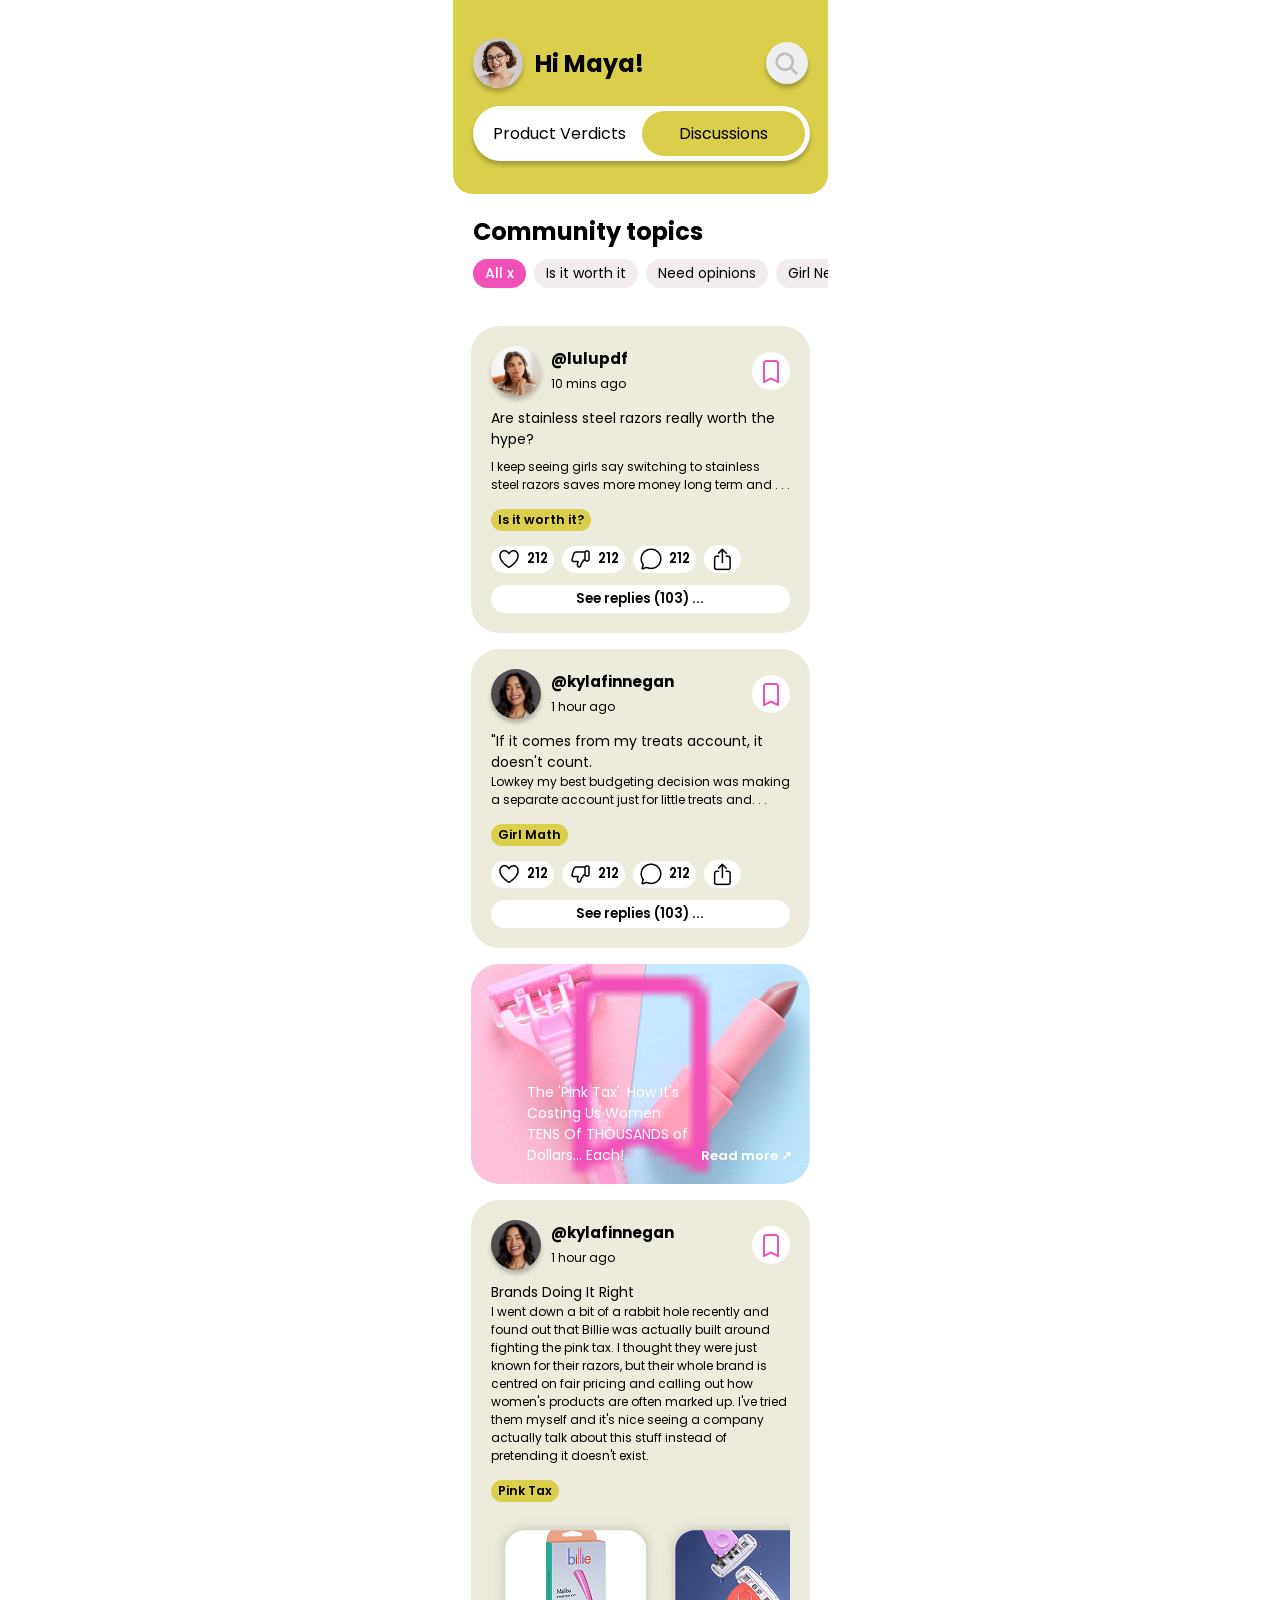
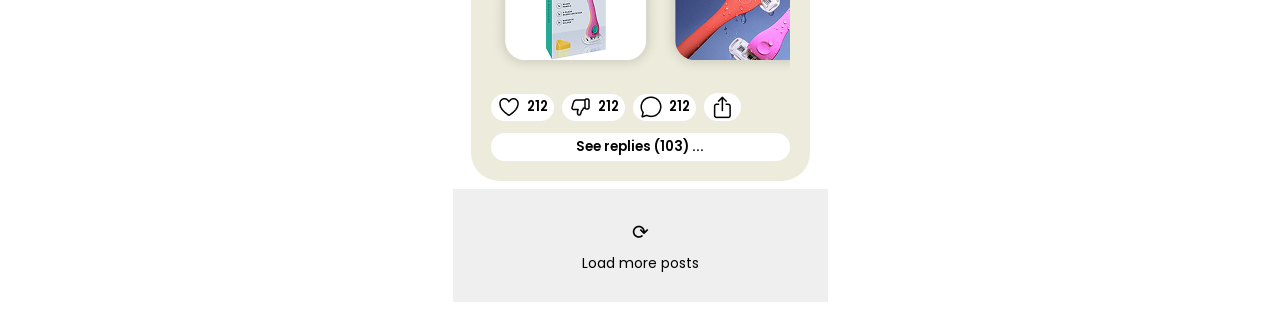
==== app-demo.html @ 050161ad "landing page placeholder content" ====
<!DOCTYPE html>
<html lang="en">
<head>
<meta charset="UTF-8" />
<meta name="viewport" content="width=device-width, initial-scale=1.0, maximum-scale=1.0, user-scalable=no" />
<title>Discussions</title>
<link rel="preconnect" href="https://fonts.googleapis.com">
    <link rel="preconnect" href="https://fonts.gstatic.com" crossorigin>
    <link href="https://fonts.googleapis.com/css2?family=Boldonse&family=Poppins:ital,wght@0,100;0,200;0,300;0,400;0,500;0,600;0,700;0,800;0,900;1,100;1,200;1,300;1,400;1,500;1,600;1,700;1,800;1,900&display=swap" rel="stylesheet">
<link rel="stylesheet" href= "css/style.css">
</head>


<body>

<div class="app">


  <header class="feed-header">
    
    <div class="welcome-row">
      <img class="user maya" src="assets/maya.jpeg" alt="Maya" />
      <h1>Hi Maya!</h1>
      <button class="search-btn" type="button"><img src="assets/icon-search.png"></button>
    </div>

    <div class="nav-pills">
      <button class="nav-pill" type="button">Product Verdicts</button>
      <button class="nav-pill nav-pill--active" type="button">Discussions</button>
    </div>

  </header>



  <main class="feed-main">
    <h1>Community topics</h1>

    <div class="chip-row">
      <button class="chip chip--active" type="button">All x </button>
      <button class="chip" type="button">Is it worth it</button>
      <button class="chip" type="button">Need opinions</button>
      <button class="chip" type="button">Girl News</button>
      <button class="chip" type="button">Red flag</button>
      <button class="chip" type="button">Regret Purchase</button>
      <button class="chip" type="button">Money talks</button>
      <button class="chip" type="button">Girl Math</button>
      <button class="chip" type="button">Pink tax alert</button>
    </div>


    
    <div class="feed">

      <!-- Post 1 -->
      <article class="post-card">
        <div class="post-card-header">
          <img class="user" src="assets/user1.jpeg"/>
          <div class="meta">
            <span class="handle">@lulupdf</span>
            <span class="time">10 mins ago</span>
          </div>
          <button class="icon-btn"><img src="assets/icon-savetolist.png" alt=""></button>
        </div>

        <h4 class="post-title">Are stainless steel razors really worth the hype?</h4>
        <p class="body-text">
          I keep seeing girls say switching to stainless steel razors saves more money long term and . . .
        </p>
        <span class="tag-pill">Is it worth it?</span>


        <div class="action-row">
          <button class="action-btn" type="button"><img src="assets/icon-heart.png">212</button>
          <button class="action-btn" type="button"><img src="assets/icon-dislike.png">212</button>
          <button class="action-btn" type="button"><img src="assets/icon-comment.png">212</button>
          <button class="action-btn share" type="button"><img src="assets/icon-share.png"></button>
        </div>

        <button class="see-replies" type="button">See replies (103) ...</button>

      </article>

      <!-- Post 2 -->
      <article class="post-card">
        <div class="post-card-header">
          <img class="user" src="assets/user2.jpeg"/>
          <div class="meta">
            <span class="handle">@kylafinnegan</span>
            <span class="time"> 1 hour ago</span>
          </div>
          <button class="icon-btn"><img src="assets/icon-savetolist.png" alt=""></button>
        </div>

          
        
        <h4>"If it comes from my treats account, it doesn't count.</h4>
        <p class="body-text">
          Lowkey my best budgeting decision was making a separate account just for little treats and. . .
        </p>
        <span class="tag-pill">Girl Math</span>

        <div class="action-row">
          <button class="action-btn" type="button"><img src="assets/icon-heart.png">212</button>
          <button class="action-btn" type="button"><img src="assets/icon-dislike.png">212</button>
          <button class="action-btn" type="button"><img src="assets/icon-comment.png">212</button>
          <button class="action-btn share" type="button"><img src="assets/icon-share.png"></button>
        </div>

        <button class="see-replies" type="button">See replies (103) ...</button>
      </article>

      <!-- Article card -->
      <article class="article-card">
        <img src="assets/pink-tax.jpg" alt="">
        <button class="icon-btn"><img src="assets/icon-savetolist.png" alt=""></button>
        <div class="article-content">
          <h4>The 'Pink Tax': How It's Costing Us Women TENS Of THOUSANDS of Dollars... Each!</h4>
          <span class="read-more">Read more ↗</span>
        </div>
      </article>

      <!-- Post 3 -->
      <article class="post-card">
        <div class="post-card-header">
          <img class="user" src="assets/user2.jpeg"/>
          <div class="meta">
            <span class="handle">@kylafinnegan</span>
            <span class="time"> 1 hour ago</span>
          </div>
          <button class="icon-btn"><img src="assets/icon-savetolist.png" alt=""></button>
        </div>
        
        <h4>Brands Doing It Right</h4>
        <p class="body-text">
          I went down a bit of a rabbit hole recently and found out that Billie was actually built around fighting the pink tax. I thought they were just known for their razors, but their whole brand is centred on fair pricing and calling out how women's products are often marked up. I've tried them myself and it's nice seeing a company actually talk about this stuff instead of pretending it doesn't exist.
        </p>
        <span class="tag-pill">Pink Tax</span>
        
        <div class="post-images">
          <img src="assets/billie (1).png" alt="" />
          <img src="assets/billie (2).png" alt="" />
          <img src="assets/billie (3).png" alt="" />
          <img src="assets/billie (4).png" alt="" />
        </div>
        <div class="action-row">
          <button class="action-btn" type="button"><img src="assets/icon-heart.png">212</button>
          <button class="action-btn" type="button"><img src="assets/icon-dislike.png">212</button>
          <button class="action-btn" type="button"><img src="assets/icon-comment.png">212</button>
          <button class="action-btn share" type="button"><img src="assets/icon-share.png"></button>
        </div>
        <button class="see-replies" type="button">See replies (103) ...</button>
      </article>

    </div>

    <button class="load-more" type="button">
      <span class="load-more-icon">⟳</span>
      <span>Load more posts</span>
    </button>
  </main>

</div>

</body>
</html>
---- css/style.css ----
:root {

  --shadow: 0 4px 4px 0 rgba(0, 0, 0, 0.25);
  --radius-lg: 28px;
  --radius-pill: 999px;
  
}

:root {
    --offblack: #0D070C;
    --green: #D9CF4A;
    --pink: #F250B9; 
    --lighterpink: #F277A4; 
    --graypink: #F2EBF0;
    --graygreen: #EDECDC;
    --white: #ffffff; 
}

* { 
  box-sizing: border-box; 
  font-family: "Poppins", sans-serif;
  font-weight: 400;
  font-style: normal;
}

body {
  margin: 0;
  font-family: var(--font-body);
  background-color: var(--white);
  color: var(--ink);
 
}

/* TYPOGRAPHY */
h2 {
  font-family: var(--font-display);
  font-size: 23px;
  margin: 0 0 14px;
}



.app {
  max-width: 375px;
  margin: 0 auto;
  position: relative;
  overflow-x: hidden;
}

button {
  cursor: pointer;
}


.feed-header {
  background: var(--green);
  padding: 14px 20px 22px;
  border-radius: 0 0 20px 20px;
  height: 194px;
}
.status-row {
  display: flex;
  justify-content: space-between;
  font-size: 13px;
  font-weight: 600;
  color: var(--ink);
  margin-bottom: 14px;
}
.welcome-row {
  display: flex;
  align-items: center;
  gap: 12px;
  margin-bottom: 18px;
  margin-top: 24px;
}
 h1 {
  font-size: 24px;
  font-weight: 700;
  margin: 0;
  flex: 1;
}
.user {
  width: 50px;
  height: 50px;
  border-radius: 50%;
  display: flex;
  align-items: center;
  justify-content: center;
  object-fit: cover;
  box-shadow: var(--shadow);
}

.search-btn {
  width: 42px;
  height: 42px;
  border-radius: 50%;
  border: none;
  display: flex;
  align-items: center;
  justify-content: center;
  box-shadow: var(--shadow);
}

.nav-pills {
  background-color: var(--white);
  border-radius: var(--radius-pill);
  box-shadow: var(--shadow);
  display: flex;
  width: 337px;
  padding: 5px;
  position: fixed;
  z-index: 11;
}
.nav-pill {
  flex: 1;
  border: none;
  background-color: transparent;
  padding: 10px 8px;
  border-radius: var(--radius-pill);
  font-size: 16px;
}
.nav-pill--active {
  background-color: var(--green);
}


.feed-main {
  padding: 20px 0px 8px;
}
.feed-main h1{
  padding-left: 20px;
  margin-bottom: 10px;
}


.chip-row {
  display: flex;
  gap: 8px;
  overflow-x: auto;
  padding-bottom: 18px;
  scrollbar-width: none;
}
.chip-row::-webkit-scrollbar { 
  display: none; 
}
.chip {
  border: none;
  border-radius: var(--radius-pill);
  padding: 4px 12px;
  font-size: 14px;
  font-weight: 400;
  background-color: var(--graypink);
  flex-shrink: 0;
}

.chip--active {
  background-color: var(--pink);
  color: var(--white);
  font-weight: 500;
  margin-left: 20px;
}

.feed {
  display: flex;
  flex-direction: column;
  gap: 16px;
  padding: 20px 18px 8px;
}


.post-card {
  background-color: var(--graygreen);
  border-radius: var(--radius-lg);
  padding: 20px;
}
.post-card-header {
  display: flex;
  align-items: center;
  gap: 10px;
  margin-bottom: 12px;
}
.post-card-header .meta { flex: 1; min-width: 0; }
.post-card-header .handle {
  font-weight: 700;
  font-size: 15px;
  display: block;
}
.post-card-header .time {
  font-size: 12px;
  color: var(--ink-soft);
}
.icon-btn {
  width: 38px;
  height: 38px;
  border-radius: 50%;
  background-color: var(--white);
  border: none;
  display: flex;
  align-items: center;
  justify-content: center;
  flex-shrink: 0;
  font-size: 16px;
}

.add-post-btn {
  background-color: var(--pink-primary);
  color: var(--white);
  font-size: 20px;
  line-height: 1;
}

.post-title {
  font-size: 14px;
  margin: 0 0 8px;
  line-height: 150%;
}
.post-card .body-text {
  font-size: 12px;
  line-height: 1.5;
  color: var(--ink);
  margin: 0 0 12px;
}

.post-images {
  display: flex;
  overflow-x: auto;
  padding-bottom: 18px;
  scrollbar-width: none;
}
.post-images::-webkit-scrollbar { 
  display: none; 
}
.post-images img {
  width: 100%;
  height: 100%;
  object-fit: cover;
  border-radius: 14px;
}

.tag-pill {
  display: inline-block;
  background-color: var(--green);
  font-size: 12.5px;
  font-weight: 600;
  padding: 2px 7px;
  border-radius: var(--radius-pill);
  margin-bottom: 14px;
}

.action-row {
  display: flex;
  align-items: center;
  gap: 8px;
  margin-bottom: 12px;
}
.action-btn {
  display: flex;
  align-items: center;
  gap: 6px;
  background-color: var(--white);
  border: none;
  border-radius: var(--radius-pill);
  padding: 1.5px 6px;
  font-weight: 600;
}

.action-btn share { 
  margin-left: auto; padding: 9px 12px; 
  background-color: none;
}

.see-replies {
  width: 100%;
  background-color: var(--white);
  border: none;
  border-radius: var(--radius-pill);
  padding: 4px;
  font-weight: 600;
  text-align: center;
}

.article-card {
  position: relative;
  border-radius: var(--radius-lg);
  overflow: hidden;
  height: 220px;
  display: flex;
  align-items: flex-end;
  color: var(--white);
}
.article-card img {
  position: absolute;
  inset: 0;
  width: 100%;
  height: 100%;
  object-fit: cover;
  z-index: 0;
}
.article-card::after {
  content: '';
  position: absolute;
  inset: 0;
  background-color: linear-gradient(180deg, rgba(0,0,0,0) 40%, rgba(0,0,0,0.75) 100%);
  z-index: 1;
}
.article-bookmark {
  position: absolute;
  top: 16px;
  right: 16px;
  z-index: 2;
  width: 38px;
  height: 38px;
  border-radius: 50%;
  background-color: var(--white);
  border: none;
  display: flex;
  align-items: center;
  justify-content: center;
  color: var(--pink-primary);
}
.article-content {
  position: relative;
  z-index: 2;
  padding: 18px;
  width: 100%;
  display: flex;
  align-items: flex-end;
  justify-content: space-between;
  gap: 10px;
}
h4 {
  font-size: 14px;
  margin: 0;
  line-height: 150%;
}
.article-content .read-more {
  display: flex;
  align-items: center;
  gap: 4px;
  font-size: 13px;
  font-weight: 600;
  white-space: nowrap;
  flex-shrink: 0;
}


.load-more {
  background-color: none;
  border: none;
  display: flex;
  flex-direction: column;
  align-items: center;
  gap: 6px;
  padding: 28px 0;
  font-size: 14px;
  font-weight: 600;
  width: 100%;
}
.load-more-icon { font-size: 20px; }


button:focus-visible {
  outline: 2.5px solid var(--pink);
  outline-offset: 2px;
}
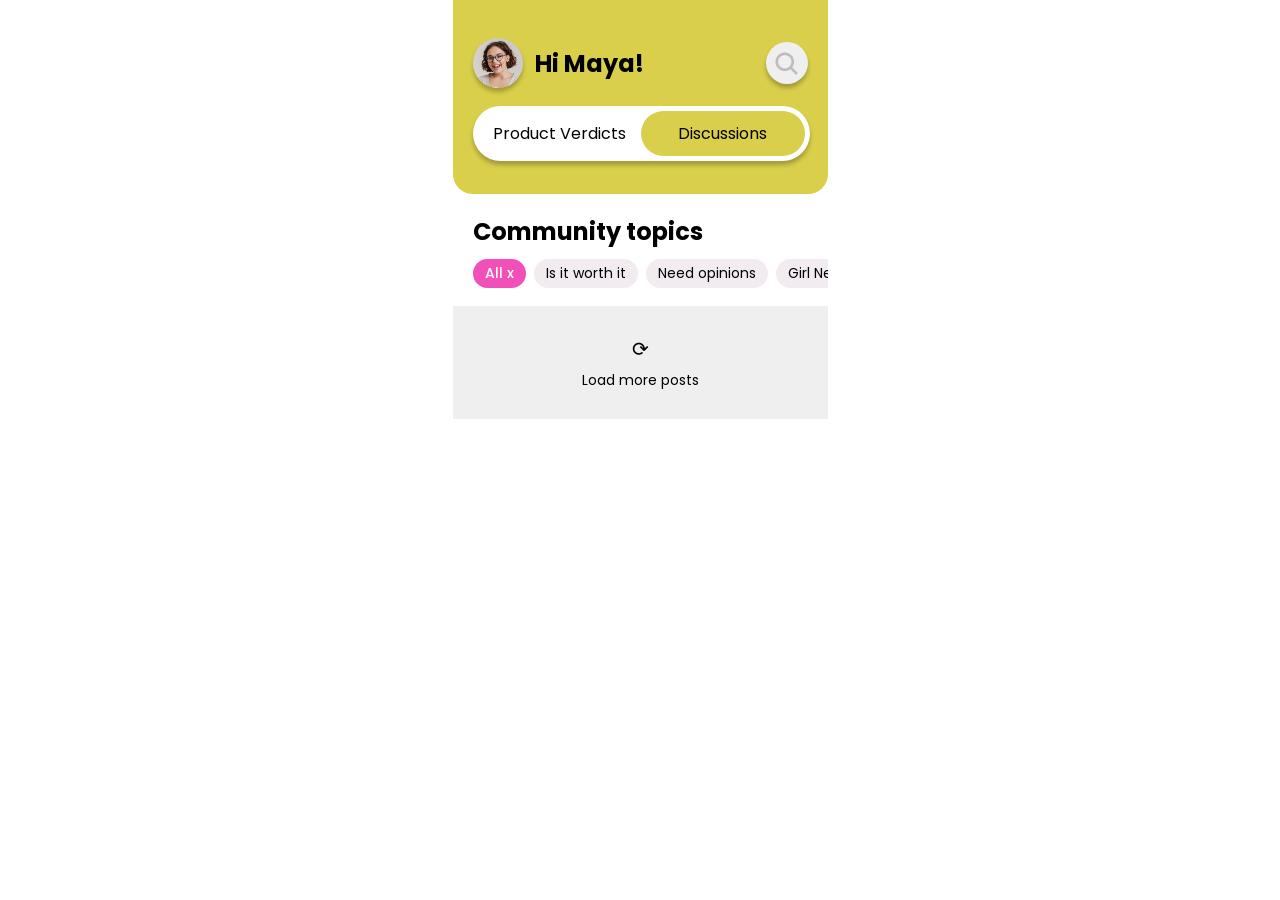
==== commit 8c59deae: "javascript added, view full posts functions, database integrated" ====
--- a/app-demo.html
+++ b/app-demo.html
@@ -5,39 +5,32 @@
 <meta name="viewport" content="width=device-width, initial-scale=1.0, maximum-scale=1.0, user-scalable=no" />
 <title>Discussions</title>
 <link rel="preconnect" href="https://fonts.googleapis.com">
-    <link rel="preconnect" href="https://fonts.gstatic.com" crossorigin>
-    <link href="https://fonts.googleapis.com/css2?family=Boldonse&family=Poppins:ital,wght@0,100;0,200;0,300;0,400;0,500;0,600;0,700;0,800;0,900;1,100;1,200;1,300;1,400;1,500;1,600;1,700;1,800;1,900&display=swap" rel="stylesheet">
-<link rel="stylesheet" href= "css/style.css">
+<link rel="preconnect" href="https://fonts.gstatic.com" crossorigin>
+<link href="https://fonts.googleapis.com/css2?family=Boldonse&family=Poppins:ital,wght@0,100;0,200;0,300;0,400;0,500;0,600;0,700;0,800;0,900;1,100;1,200;1,300;1,400;1,500;1,600;1,700;1,800;1,900&display=swap" rel="stylesheet">
+<link rel="stylesheet" href="css/style.css">
+<script type="module" src="js/app.js"></script>
 </head>
 
-
 <body>
-
 <div class="app">
 
-
   <header class="feed-header">
-    
     <div class="welcome-row">
       <img class="user maya" src="assets/maya.jpeg" alt="Maya" />
       <h1>Hi Maya!</h1>
       <button class="search-btn" type="button"><img src="assets/icon-search.png"></button>
     </div>
-
     <div class="nav-pills">
       <button class="nav-pill" type="button">Product Verdicts</button>
       <button class="nav-pill nav-pill--active" type="button">Discussions</button>
     </div>
-
   </header>
-
-
 
   <main class="feed-main">
     <h1>Community topics</h1>
 
     <div class="chip-row">
-      <button class="chip chip--active" type="button">All x </button>
+      <button class="chip chip--active" type="button">All x</button>
       <button class="chip" type="button">Is it worth it</button>
       <button class="chip" type="button">Need opinions</button>
       <button class="chip" type="button">Girl News</button>
@@ -48,111 +41,8 @@
       <button class="chip" type="button">Pink tax alert</button>
     </div>
 
-
-    
-    <div class="feed">
-
-      <!-- Post 1 -->
-      <article class="post-card">
-        <div class="post-card-header">
-          <img class="user" src="assets/user1.jpeg"/>
-          <div class="meta">
-            <span class="handle">@lulupdf</span>
-            <span class="time">10 mins ago</span>
-          </div>
-          <button class="icon-btn"><img src="assets/icon-savetolist.png" alt=""></button>
-        </div>
-
-        <h4 class="post-title">Are stainless steel razors really worth the hype?</h4>
-        <p class="body-text">
-          I keep seeing girls say switching to stainless steel razors saves more money long term and . . .
-        </p>
-        <span class="tag-pill">Is it worth it?</span>
-
-
-        <div class="action-row">
-          <button class="action-btn" type="button"><img src="assets/icon-heart.png">212</button>
-          <button class="action-btn" type="button"><img src="assets/icon-dislike.png">212</button>
-          <button class="action-btn" type="button"><img src="assets/icon-comment.png">212</button>
-          <button class="action-btn share" type="button"><img src="assets/icon-share.png"></button>
-        </div>
-
-        <button class="see-replies" type="button">See replies (103) ...</button>
-
-      </article>
-
-      <!-- Post 2 -->
-      <article class="post-card">
-        <div class="post-card-header">
-          <img class="user" src="assets/user2.jpeg"/>
-          <div class="meta">
-            <span class="handle">@kylafinnegan</span>
-            <span class="time"> 1 hour ago</span>
-          </div>
-          <button class="icon-btn"><img src="assets/icon-savetolist.png" alt=""></button>
-        </div>
-
-          
-        
-        <h4>"If it comes from my treats account, it doesn't count.</h4>
-        <p class="body-text">
-          Lowkey my best budgeting decision was making a separate account just for little treats and. . .
-        </p>
-        <span class="tag-pill">Girl Math</span>
-
-        <div class="action-row">
-          <button class="action-btn" type="button"><img src="assets/icon-heart.png">212</button>
-          <button class="action-btn" type="button"><img src="assets/icon-dislike.png">212</button>
-          <button class="action-btn" type="button"><img src="assets/icon-comment.png">212</button>
-          <button class="action-btn share" type="button"><img src="assets/icon-share.png"></button>
-        </div>
-
-        <button class="see-replies" type="button">See replies (103) ...</button>
-      </article>
-
-      <!-- Article card -->
-      <article class="article-card">
-        <img src="assets/pink-tax.jpg" alt="">
-        <button class="icon-btn"><img src="assets/icon-savetolist.png" alt=""></button>
-        <div class="article-content">
-          <h4>The 'Pink Tax': How It's Costing Us Women TENS Of THOUSANDS of Dollars... Each!</h4>
-          <span class="read-more">Read more ↗</span>
-        </div>
-      </article>
-
-      <!-- Post 3 -->
-      <article class="post-card">
-        <div class="post-card-header">
-          <img class="user" src="assets/user2.jpeg"/>
-          <div class="meta">
-            <span class="handle">@kylafinnegan</span>
-            <span class="time"> 1 hour ago</span>
-          </div>
-          <button class="icon-btn"><img src="assets/icon-savetolist.png" alt=""></button>
-        </div>
-        
-        <h4>Brands Doing It Right</h4>
-        <p class="body-text">
-          I went down a bit of a rabbit hole recently and found out that Billie was actually built around fighting the pink tax. I thought they were just known for their razors, but their whole brand is centred on fair pricing and calling out how women's products are often marked up. I've tried them myself and it's nice seeing a company actually talk about this stuff instead of pretending it doesn't exist.
-        </p>
-        <span class="tag-pill">Pink Tax</span>
-        
-        <div class="post-images">
-          <img src="assets/billie (1).png" alt="" />
-          <img src="assets/billie (2).png" alt="" />
-          <img src="assets/billie (3).png" alt="" />
-          <img src="assets/billie (4).png" alt="" />
-        </div>
-        <div class="action-row">
-          <button class="action-btn" type="button"><img src="assets/icon-heart.png">212</button>
-          <button class="action-btn" type="button"><img src="assets/icon-dislike.png">212</button>
-          <button class="action-btn" type="button"><img src="assets/icon-comment.png">212</button>
-          <button class="action-btn share" type="button"><img src="assets/icon-share.png"></button>
-        </div>
-        <button class="see-replies" type="button">See replies (103) ...</button>
-      </article>
-
-    </div>
+    <!-- ↓ This is now empty — app.js fills it from the database -->
+    <div id="feed"></div>
 
     <button class="load-more" type="button">
       <span class="load-more-icon">⟳</span>
@@ -161,6 +51,5 @@
   </main>
 
 </div>
-
 </body>
 </html>
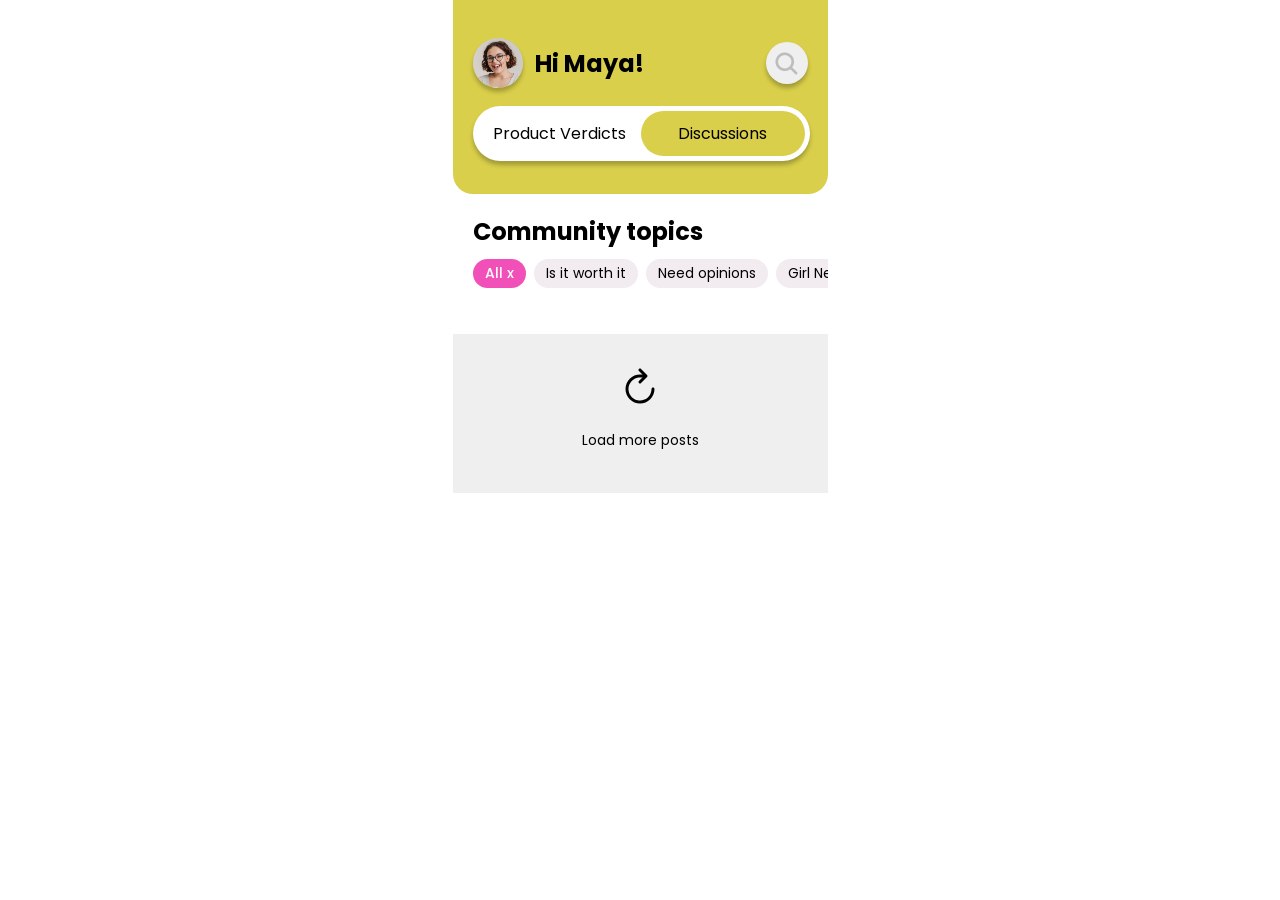
==== commit ca6c2aad: "ui and css fixes, spacing adjustments," ====
--- a/app-demo.html
+++ b/app-demo.html
@@ -41,12 +41,14 @@
       <button class="chip" type="button">Pink tax alert</button>
     </div>
 
-    <!-- ↓ This is now empty — app.js fills it from the database -->
+   
     <div id="feed"></div>
 
-    <button class="load-more" type="button">
-      <span class="load-more-icon">⟳</span>
-      <span>Load more posts</span>
+    
+    
+  <button class="load-more" type="button">
+    <img class="load-more-icon" src="assets/refresh-icon.svg"></img>
+    <p>Load more posts</p>
     </button>
   </main>
 
--- a/css/style.css
+++ b/css/style.css
@@ -109,8 +109,8 @@
   display: flex;
   width: 337px;
   padding: 5px;
-  position: fixed;
-  z-index: 11;
+  position: relative;
+  z-index: 999;
 }
 .nav-pill {
   flex: 1;
@@ -160,11 +160,15 @@
   font-weight: 500;
   margin-left: 20px;
 }
-
-.feed {
+.feed-main {
   display: flex;
   flex-direction: column;
-  gap: 16px;
+}
+
+#feed {
+  display: flex;
+  flex-direction: column;
+  gap: 20px;
   padding: 20px 18px 8px;
 }
 
@@ -173,6 +177,7 @@
   background-color: var(--graygreen);
   border-radius: var(--radius-lg);
   padding: 20px;
+  
 }
 .post-card-header {
   display: flex;
@@ -203,12 +208,6 @@
   font-size: 16px;
 }
 
-.add-post-btn {
-  background-color: var(--pink-primary);
-  color: var(--white);
-  font-size: 20px;
-  line-height: 1;
-}
 
 .post-title {
   font-size: 14px;
@@ -358,9 +357,3 @@
   width: 100%;
 }
 .load-more-icon { font-size: 20px; }
-
-
-button:focus-visible {
-  outline: 2.5px solid var(--pink);
-  outline-offset: 2px;
-}
